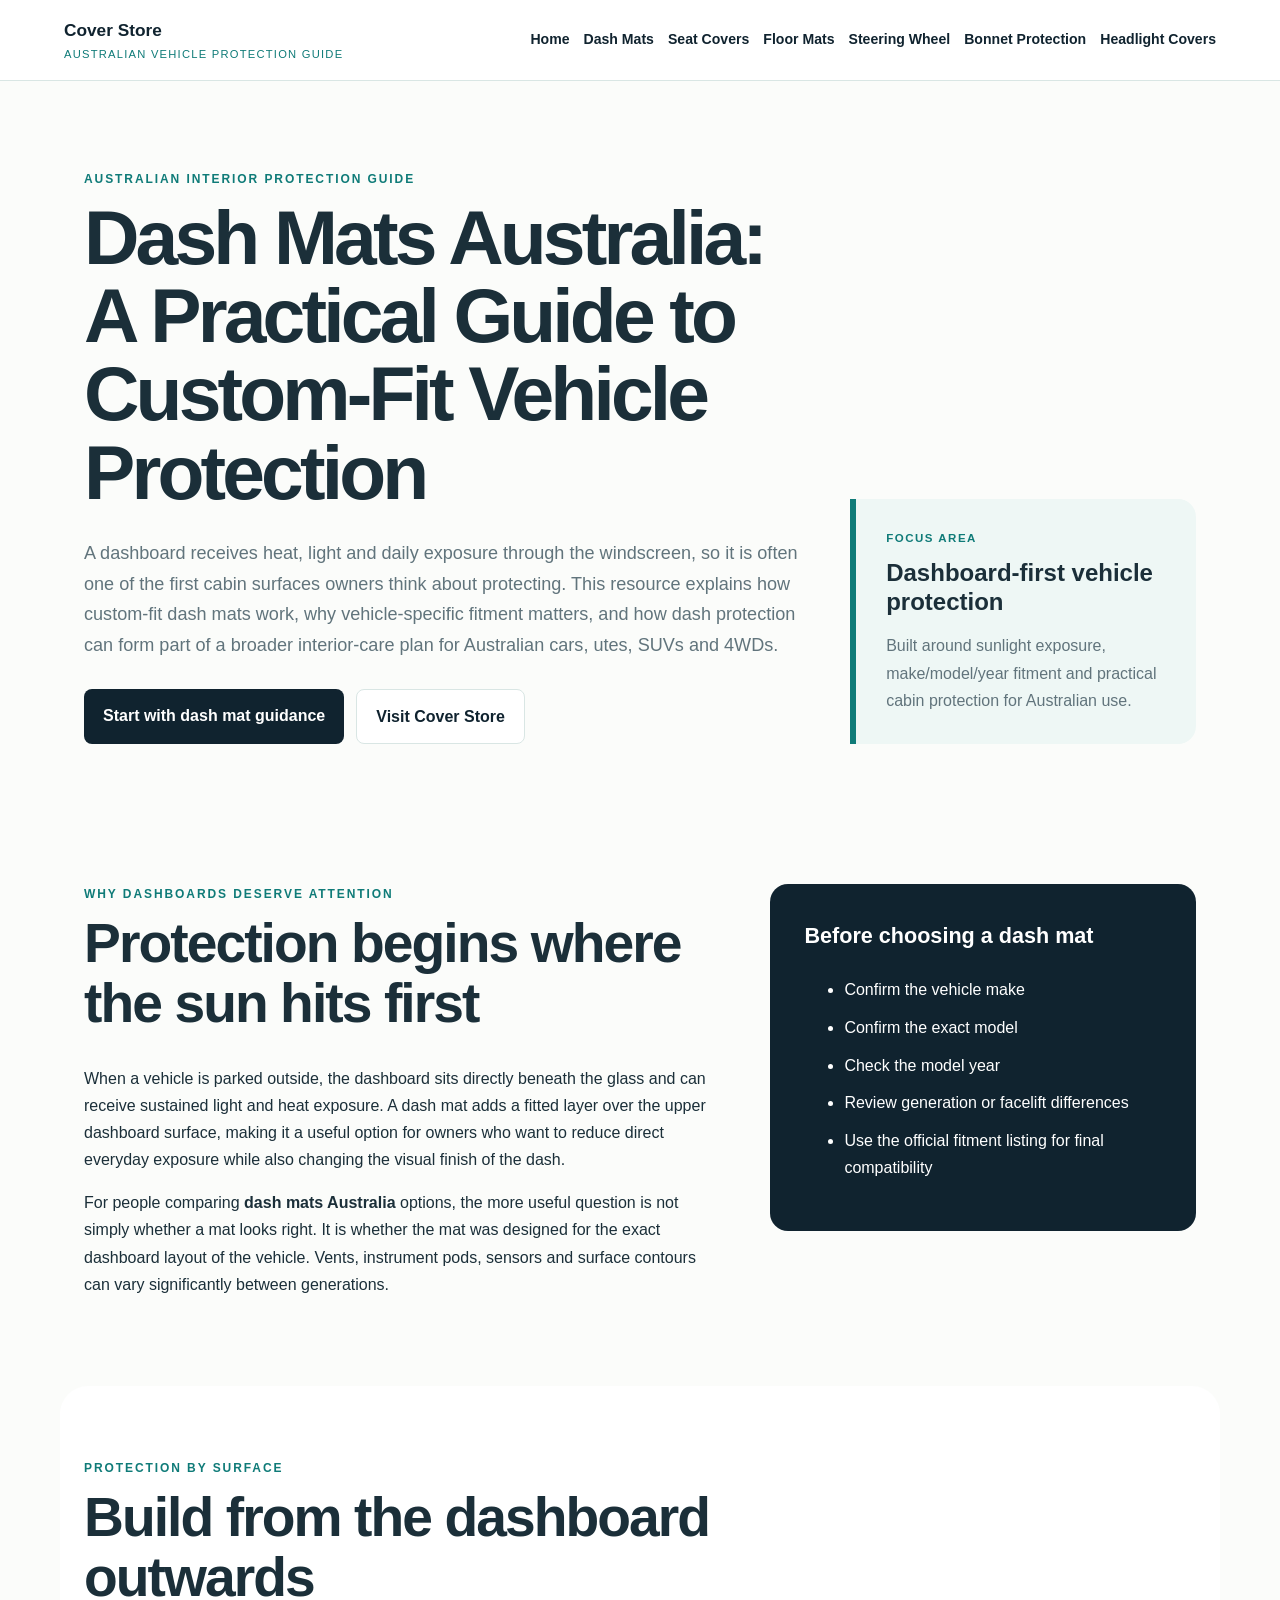
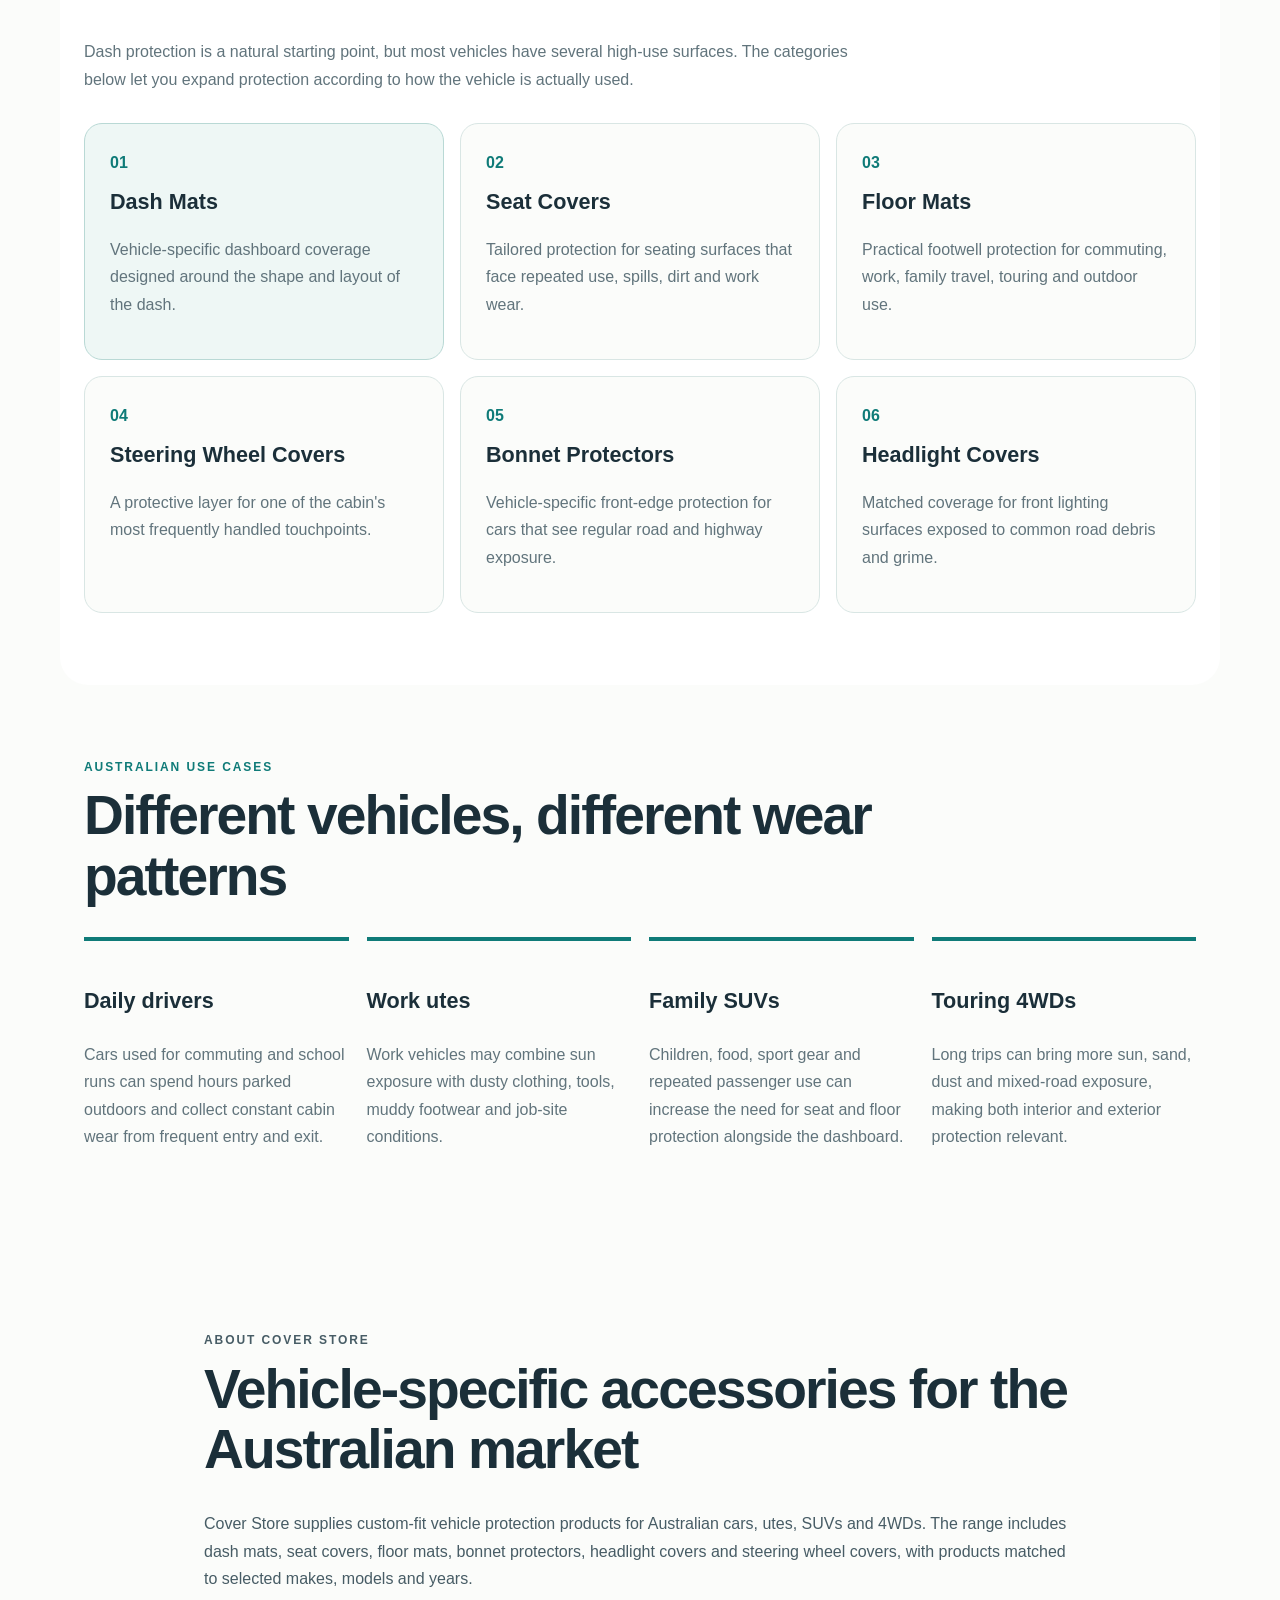
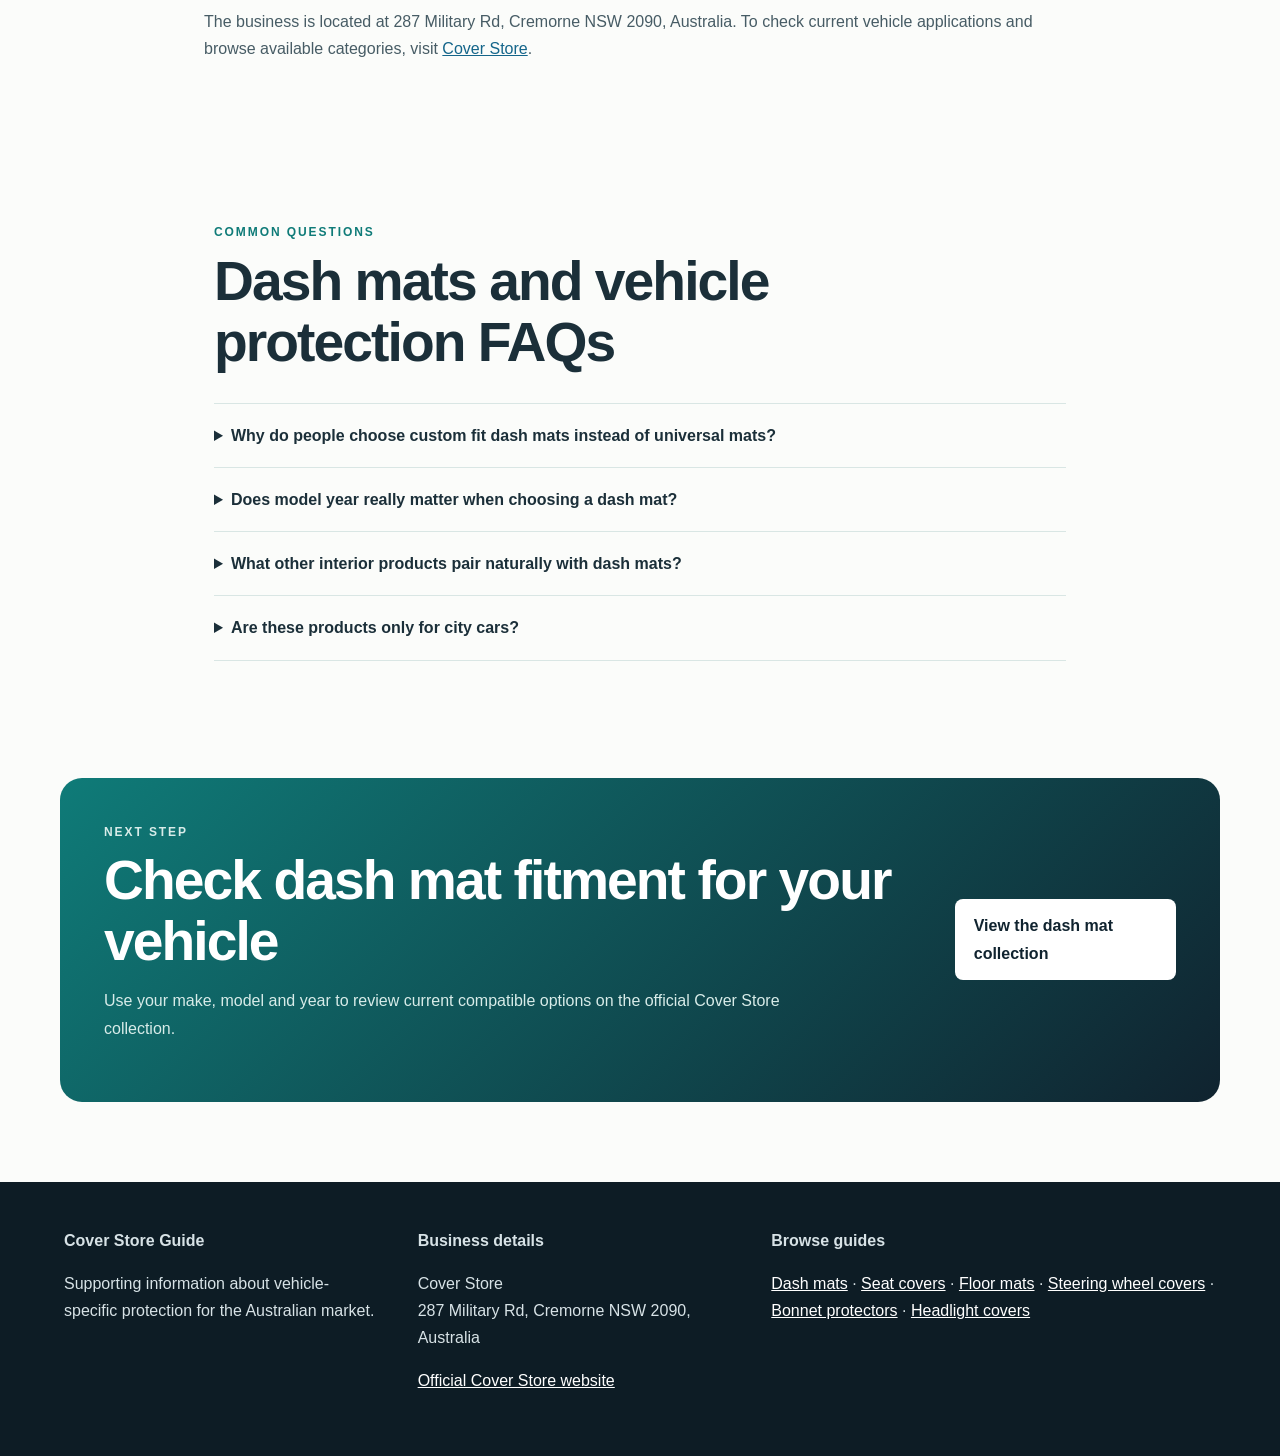
==== index.html @ 58c433d0 "Add files via upload" ====
<!doctype html>
<html lang="en-AU">
<head>
<meta charset="utf-8">
<meta name="viewport" content="width=device-width,initial-scale=1">
<title>Dash Mats Australia & Custom-Fit Vehicle Protection | Cover Store Guide</title>
<meta name="description" content="A practical Australian guide to dash mats, custom-fit dashboard protection and related vehicle accessories for cars, utes, SUVs and 4WDs.">
<link rel="canonical" href="https://coverstore.github.io/dash-mats-Australia/">
<meta property="og:title" content="Dash Mats Australia & Custom-Fit Vehicle Protection | Cover Store Guide">
<meta property="og:description" content="A practical Australian guide to dash mats, custom-fit dashboard protection and related vehicle accessories for cars, utes, SUVs and 4WDs.">
<meta property="og:type" content="website">
<meta property="og:url" content="https://coverstore.github.io/dash-mats-Australia/">
<link rel="stylesheet" href="style.css">
<script type="application/ld+json">[{"@context": "https://schema.org", "@type": "Organization", "name": "Cover Store", "url": "https://coverstore.au/", "address": {"@type": "PostalAddress", "streetAddress": "287 Military Rd", "addressLocality": "Cremorne", "addressRegion": "NSW", "postalCode": "2090", "addressCountry": "AU"}}, {"@context": "https://schema.org", "@type": "WebSite", "name": "Cover Store Vehicle Protection Guide", "url": "https://coverstore.github.io/dash-mats-Australia/"}, {"@context": "https://schema.org", "@type": "WebPage", "name": "Dash Mats Australia & Custom-Fit Vehicle Protection | Cover Store Guide", "url": "https://coverstore.github.io/dash-mats-Australia/", "description": "A practical Australian guide to dash mats, custom-fit dashboard protection and related vehicle accessories for cars, utes, SUVs and 4WDs."}, {"@context": "https://schema.org", "@type": "BreadcrumbList", "itemListElement": [{"@type": "ListItem", "position": 1, "name": "Home", "item": "https://coverstore.github.io/dash-mats-Australia/"}]}]</script>
</head>
<body>
<header class="site-header">
  <div class="brand"><a href="index.html"><strong>Cover Store</strong><span>Australian Vehicle Protection Guide</span></a></div>
  
<nav class="nav" aria-label="Primary navigation">
  <a href="index.html">Home</a>
  <a href="dash-mats.html">Dash Mats</a>
  <a href="seat-covers.html">Seat Covers</a>
  <a href="floor-mats.html">Floor Mats</a>
  <a href="steering-wheel-covers.html">Steering Wheel</a>
  <a href="bonnet-protectors.html">Bonnet Protection</a>
  <a href="headlight-covers.html">Headlight Covers</a>
</nav>

</header>
<main>
<section class="hero hero-home">
  <div class="hero-copy">
    <p class="kicker">Australian interior protection guide</p>
    <h1>Dash Mats Australia: A Practical Guide to Custom-Fit Vehicle Protection</h1>
    <p class="lead">A dashboard receives heat, light and daily exposure through the windscreen, so it is often one of the first cabin surfaces owners think about protecting. This resource explains how custom-fit dash mats work, why vehicle-specific fitment matters, and how dash protection can form part of a broader interior-care plan for Australian cars, utes, SUVs and 4WDs.</p>
    <div class="actions">
      <a class="btn solid" href="dash-mats.html">Start with dash mat guidance</a>
      <a class="btn outline" href="https://coverstore.au/" rel="noopener">Visit Cover Store</a>
    </div>
  </div>
  <aside class="hero-note">
    <span>Focus area</span>
    <strong>Dashboard-first vehicle protection</strong>
    <p>Built around sunlight exposure, make/model/year fitment and practical cabin protection for Australian use.</p>
  </aside>
</section>

<section class="section intro-grid">
  <div>
    <p class="kicker">Why dashboards deserve attention</p>
    <h2>Protection begins where the sun hits first</h2>
    <p>When a vehicle is parked outside, the dashboard sits directly beneath the glass and can receive sustained light and heat exposure. A dash mat adds a fitted layer over the upper dashboard surface, making it a useful option for owners who want to reduce direct everyday exposure while also changing the visual finish of the dash.</p>
    <p>For people comparing <strong>dash mats Australia</strong> options, the more useful question is not simply whether a mat looks right. It is whether the mat was designed for the exact dashboard layout of the vehicle. Vents, instrument pods, sensors and surface contours can vary significantly between generations.</p>
  </div>
  <div class="fact-panel">
    <h3>Before choosing a dash mat</h3>
    <ul>
      <li>Confirm the vehicle make</li>
      <li>Confirm the exact model</li>
      <li>Check the model year</li>
      <li>Review generation or facelift differences</li>
      <li>Use the official fitment listing for final compatibility</li>
    </ul>
  </div>
</section>

<section class="section category-band">
  <div class="section-head">
    <p class="kicker">Protection by surface</p>
    <h2>Build from the dashboard outwards</h2>
    <p>Dash protection is a natural starting point, but most vehicles have several high-use surfaces. The categories below let you expand protection according to how the vehicle is actually used.</p>
  </div>
  <div class="product-grid">
    <a class="product-card featured" href="dash-mats.html"><span>01</span><h3>Dash Mats</h3><p>Vehicle-specific dashboard coverage designed around the shape and layout of the dash.</p></a>
    <a class="product-card" href="seat-covers.html"><span>02</span><h3>Seat Covers</h3><p>Tailored protection for seating surfaces that face repeated use, spills, dirt and work wear.</p></a>
    <a class="product-card" href="floor-mats.html"><span>03</span><h3>Floor Mats</h3><p>Practical footwell protection for commuting, work, family travel, touring and outdoor use.</p></a>
    <a class="product-card" href="steering-wheel-covers.html"><span>04</span><h3>Steering Wheel Covers</h3><p>A protective layer for one of the cabin's most frequently handled touchpoints.</p></a>
    <a class="product-card" href="bonnet-protectors.html"><span>05</span><h3>Bonnet Protectors</h3><p>Vehicle-specific front-edge protection for cars that see regular road and highway exposure.</p></a>
    <a class="product-card" href="headlight-covers.html"><span>06</span><h3>Headlight Covers</h3><p>Matched coverage for front lighting surfaces exposed to common road debris and grime.</p></a>
  </div>
</section>

<section class="section use-cases">
  <div class="section-head">
    <p class="kicker">Australian use cases</p>
    <h2>Different vehicles, different wear patterns</h2>
  </div>
  <div class="use-grid">
    <article><h3>Daily drivers</h3><p>Cars used for commuting and school runs can spend hours parked outdoors and collect constant cabin wear from frequent entry and exit.</p></article>
    <article><h3>Work utes</h3><p>Work vehicles may combine sun exposure with dusty clothing, tools, muddy footwear and job-site conditions.</p></article>
    <article><h3>Family SUVs</h3><p>Children, food, sport gear and repeated passenger use can increase the need for seat and floor protection alongside the dashboard.</p></article>
    <article><h3>Touring 4WDs</h3><p>Long trips can bring more sun, sand, dust and mixed-road exposure, making both interior and exterior protection relevant.</p></article>
  </div>
</section>

<section class="section text-band">
  <p class="kicker">About Cover Store</p>
  <h2>Vehicle-specific accessories for the Australian market</h2>
  <p>Cover Store supplies custom-fit vehicle protection products for Australian cars, utes, SUVs and 4WDs. The range includes dash mats, seat covers, floor mats, bonnet protectors, headlight covers and steering wheel covers, with products matched to selected makes, models and years.</p>
  <p>The business is located at 287 Military Rd, Cremorne NSW 2090, Australia. To check current vehicle applications and browse available categories, visit <a href="https://coverstore.au/" rel="noopener">Cover Store</a>.</p>
</section>

<section class="section faq">
  <div class="section-head"><p class="kicker">Common questions</p><h2>Dash mats and vehicle protection FAQs</h2></div>
  <details><summary>Why do people choose custom fit dash mats instead of universal mats?</summary><p>A custom-fit mat is intended for the layout of a specific dashboard, so it can account for vehicle-specific contours and major openings more closely than a broad universal shape.</p></details>
  <details><summary>Does model year really matter when choosing a dash mat?</summary><p>Yes. A model can change dashboard design during a new generation or facelift, so the same vehicle name may use different dash layouts across different years.</p></details>
  <details><summary>What other interior products pair naturally with dash mats?</summary><p>Seat covers, floor mats and steering wheel covers complement dashboard protection because they cover other high-contact or high-wear areas of the cabin.</p></details>
  <details><summary>Are these products only for city cars?</summary><p>No. The range is relevant to compatible cars, utes, SUVs and 4WDs used for commuting, work, family travel or touring.</p></details>
</section>

<section class="cta">
  <div><p class="kicker light-kicker">Next step</p><h2>Check dash mat fitment for your vehicle</h2><p>Use your make, model and year to review current compatible options on the official Cover Store collection.</p></div>
  <a class="btn pale" href="https://coverstore.au/collections/dash-mats" rel="noopener">View the dash mat collection</a>
</section>
</main>
<footer>
  <section><strong>Cover Store Guide</strong><p>Supporting information about vehicle-specific protection for the Australian market.</p></section>
  <section><strong>Business details</strong><p>Cover Store<br>287 Military Rd, Cremorne NSW 2090, Australia</p><p><a href="https://coverstore.au/" rel="noopener">Official Cover Store website</a></p></section>
  <section><strong>Browse guides</strong><p><a href="dash-mats.html">Dash mats</a> · <a href="seat-covers.html">Seat covers</a> · <a href="floor-mats.html">Floor mats</a> · <a href="steering-wheel-covers.html">Steering wheel covers</a> · <a href="bonnet-protectors.html">Bonnet protectors</a> · <a href="headlight-covers.html">Headlight covers</a></p></section>
</footer>
</body>
</html>
---- style.css ----
:root{--navy:#10232f;--blue:#14658a;--teal:#0f7b78;--pale:#eef7f5;--paper:#fbfcfa;--line:#d9e6e4;--text:#1b2f39;--muted:#61747c;--white:#fff}
*{box-sizing:border-box}html{scroll-behavior:smooth}body{margin:0;font-family:Arial,Helvetica,sans-serif;background:var(--paper);color:var(--text);line-height:1.7}
a{color:var(--blue)}.site-header{background:var(--white);border-bottom:1px solid var(--line);padding:16px 5%;display:flex;gap:30px;align-items:center;justify-content:space-between;position:sticky;top:0;z-index:50}
.brand a{text-decoration:none;color:var(--navy);display:flex;flex-direction:column}.brand strong{font-size:1.08rem}.brand span{font-size:.7rem;letter-spacing:.11em;text-transform:uppercase;color:var(--teal)}
.nav{display:flex;flex-wrap:wrap;gap:14px}.nav a{text-decoration:none;font-weight:700;font-size:.88rem;color:var(--navy)}.nav a:hover{color:var(--teal)}
.hero,.section,.cta{max-width:1160px;margin:auto}.hero{padding:88px 24px 68px;display:grid;grid-template-columns:1.35fr .65fr;gap:48px;align-items:end}.hero-home{min-height:650px}
.kicker{text-transform:uppercase;letter-spacing:.16em;font-size:.75rem;font-weight:800;color:var(--teal);margin:0 0 8px}.hero h1{font-size:clamp(2.7rem,6vw,5.3rem);line-height:1.02;letter-spacing:-.05em;margin:.1em 0 .35em;max-width:900px}.lead{font-size:1.13rem;color:var(--muted);max-width:820px}
.actions{display:flex;gap:12px;flex-wrap:wrap;margin-top:28px}.btn{display:inline-block;border-radius:8px;padding:13px 19px;text-decoration:none;font-weight:800}.solid{background:var(--navy);color:#fff}.outline{border:1px solid var(--line);background:#fff;color:var(--navy)}.pale{background:#fff;color:var(--navy)}
.hero-note{border-left:6px solid var(--teal);background:var(--pale);padding:30px;border-radius:0 18px 18px 0}.hero-note span{display:block;text-transform:uppercase;letter-spacing:.13em;font-size:.72rem;color:var(--teal);font-weight:800}.hero-note strong{display:block;font-size:1.5rem;line-height:1.2;margin:.45em 0}.hero-note p{color:var(--muted);margin-bottom:0}
.section{padding:72px 24px}.intro-grid{display:grid;grid-template-columns:1.2fr .8fr;gap:48px;align-items:start}.section h2,.cta h2{font-size:clamp(2rem,4.4vw,3.45rem);line-height:1.1;letter-spacing:-.035em;margin:.15em 0 .55em}.section h3{font-size:1.35rem}.fact-panel{background:var(--navy);color:#fff;padding:34px;border-radius:18px}.fact-panel h3{margin-top:0}.fact-panel li{margin:.65em 0}
.category-band{background:#fff;border-radius:28px}.section-head{max-width:800px}.section-head>p:last-child{color:var(--muted)}.product-grid{display:grid;grid-template-columns:repeat(3,1fr);gap:16px;margin-top:30px}.product-card{display:block;background:var(--paper);border:1px solid var(--line);border-radius:18px;padding:25px;text-decoration:none;color:var(--text);min-height:210px}.product-card span{font-weight:900;color:var(--teal)}.product-card h3{margin:.35em 0}.product-card p{color:var(--muted)}.product-card.featured{background:var(--pale);border-color:#b9d9d5}
.use-grid{display:grid;grid-template-columns:repeat(4,1fr);gap:18px}.use-grid article{border-top:4px solid var(--teal);padding:20px 0}.use-grid p{color:var(--muted)}.text-band{max-width:920px}.text-band p,.article p,.article li{color:#475c65}.article{max-width:900px}.article h2{margin-top:1.55em;font-size:2.1rem}.article ul{padding-left:1.2em}.page-hero{padding-bottom:45px}
.faq{max-width:900px}.faq details{border-bottom:1px solid var(--line);padding:18px 0}.faq details:first-of-type{border-top:1px solid var(--line)}.faq summary{cursor:pointer;font-weight:800}.faq details p{color:var(--muted)}
.cta{margin:45px auto 80px;background:linear-gradient(135deg,var(--teal),var(--navy));color:#fff;padding:44px;border-radius:22px;display:flex;align-items:center;justify-content:space-between;gap:34px}.cta h2{margin:.1em 0}.cta p{color:#d8ece9;max-width:700px}.light-kicker{color:#c7eee8}
footer{background:#0d1c25;color:#d7e2e6;padding:45px 5%;display:grid;grid-template-columns:1fr 1fr 1.4fr;gap:36px}footer a{color:#fff}
@media(max-width:900px){.site-header{align-items:flex-start;flex-direction:column}.hero,.intro-grid{grid-template-columns:1fr}.hero-home{min-height:auto}.product-grid{grid-template-columns:1fr 1fr}.use-grid{grid-template-columns:1fr 1fr}.cta{margin-left:18px;margin-right:18px;flex-direction:column;align-items:flex-start}footer{grid-template-columns:1fr}}
@media(max-width:620px){.nav{display:none}.hero,.section{padding-left:18px;padding-right:18px}.hero h1{font-size:2.7rem}.product-grid,.use-grid{grid-template-columns:1fr}.category-band{border-radius:0}.cta{padding:30px}}
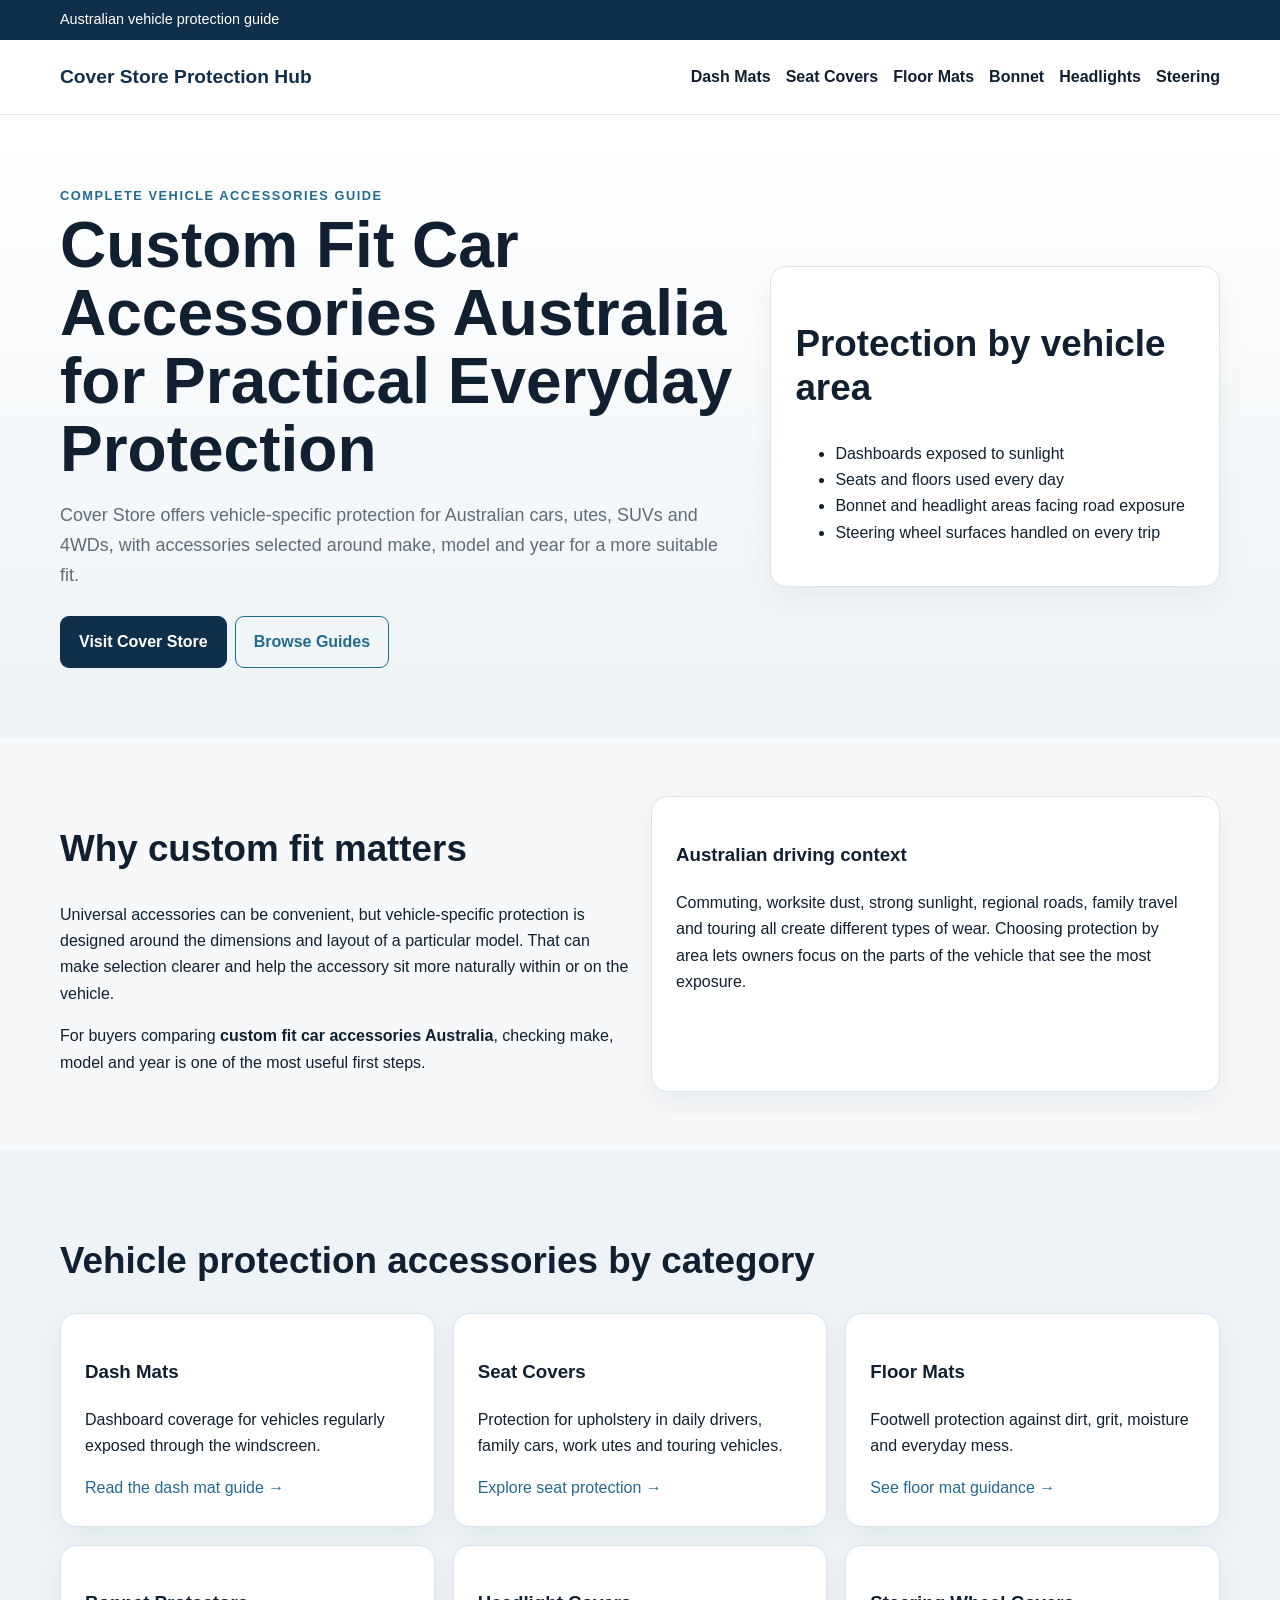
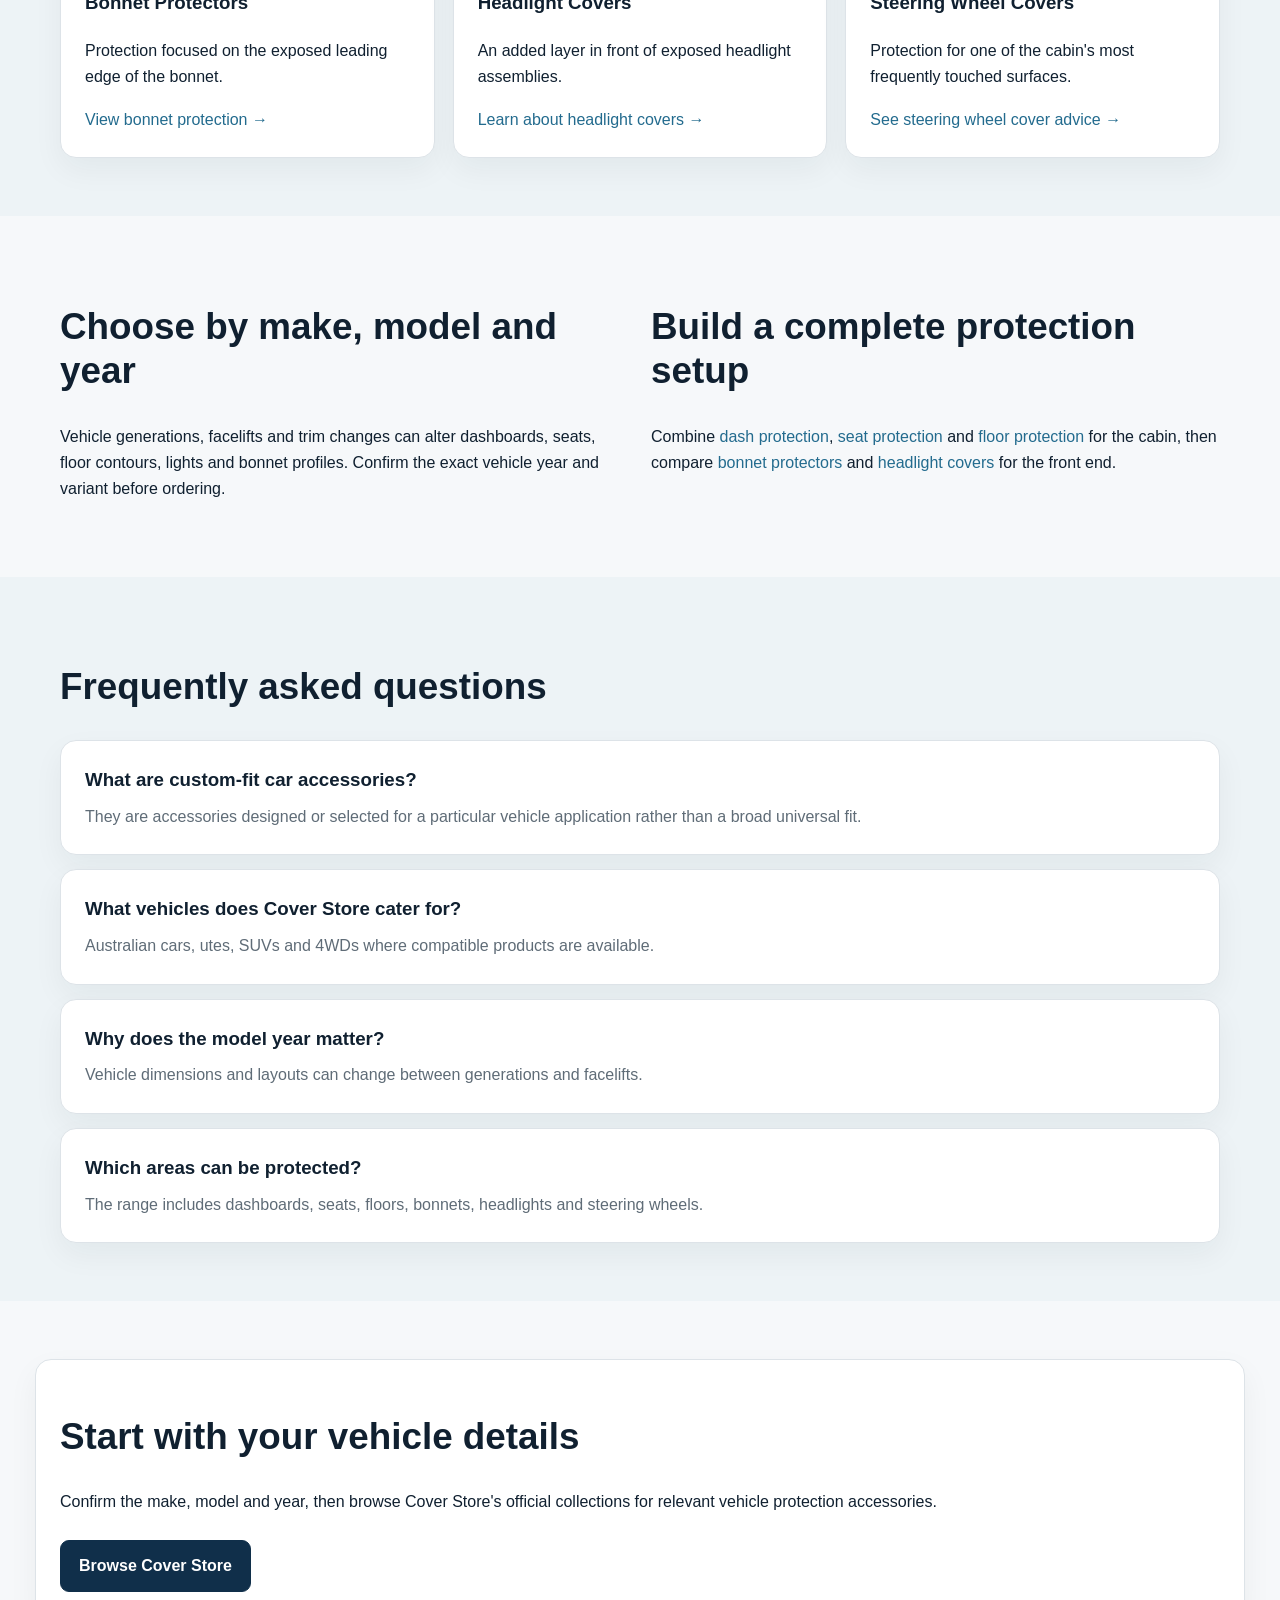
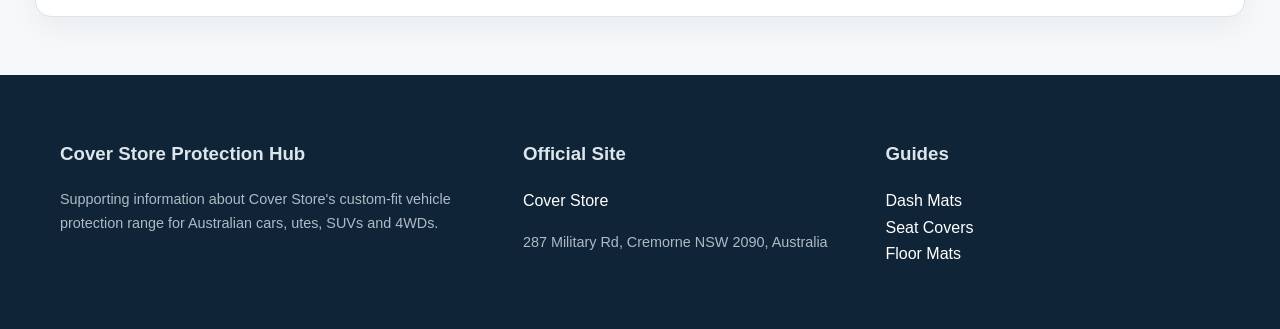
==== commit 158ae93f: "Add files via upload" ====
--- a/index.html
+++ b/index.html
@@ -1,123 +1,14 @@
-<!doctype html>
-<html lang="en-AU">
-<head>
-<meta charset="utf-8">
-<meta name="viewport" content="width=device-width,initial-scale=1">
-<title>Dash Mats Australia & Custom-Fit Vehicle Protection | Cover Store Guide</title>
-<meta name="description" content="A practical Australian guide to dash mats, custom-fit dashboard protection and related vehicle accessories for cars, utes, SUVs and 4WDs.">
-<link rel="canonical" href="https://coverstore.github.io/dash-mats-Australia/">
-<meta property="og:title" content="Dash Mats Australia & Custom-Fit Vehicle Protection | Cover Store Guide">
-<meta property="og:description" content="A practical Australian guide to dash mats, custom-fit dashboard protection and related vehicle accessories for cars, utes, SUVs and 4WDs.">
-<meta property="og:type" content="website">
-<meta property="og:url" content="https://coverstore.github.io/dash-mats-Australia/">
-<link rel="stylesheet" href="style.css">
-<script type="application/ld+json">[{"@context": "https://schema.org", "@type": "Organization", "name": "Cover Store", "url": "https://coverstore.au/", "address": {"@type": "PostalAddress", "streetAddress": "287 Military Rd", "addressLocality": "Cremorne", "addressRegion": "NSW", "postalCode": "2090", "addressCountry": "AU"}}, {"@context": "https://schema.org", "@type": "WebSite", "name": "Cover Store Vehicle Protection Guide", "url": "https://coverstore.github.io/dash-mats-Australia/"}, {"@context": "https://schema.org", "@type": "WebPage", "name": "Dash Mats Australia & Custom-Fit Vehicle Protection | Cover Store Guide", "url": "https://coverstore.github.io/dash-mats-Australia/", "description": "A practical Australian guide to dash mats, custom-fit dashboard protection and related vehicle accessories for cars, utes, SUVs and 4WDs."}, {"@context": "https://schema.org", "@type": "BreadcrumbList", "itemListElement": [{"@type": "ListItem", "position": 1, "name": "Home", "item": "https://coverstore.github.io/dash-mats-Australia/"}]}]</script>
-</head>
-<body>
-<header class="site-header">
-  <div class="brand"><a href="index.html"><strong>Cover Store</strong><span>Australian Vehicle Protection Guide</span></a></div>
-  
-<nav class="nav" aria-label="Primary navigation">
-  <a href="index.html">Home</a>
-  <a href="dash-mats.html">Dash Mats</a>
-  <a href="seat-covers.html">Seat Covers</a>
-  <a href="floor-mats.html">Floor Mats</a>
-  <a href="steering-wheel-covers.html">Steering Wheel</a>
-  <a href="bonnet-protectors.html">Bonnet Protection</a>
-  <a href="headlight-covers.html">Headlight Covers</a>
-</nav>
-
-</header>
-<main>
-<section class="hero hero-home">
-  <div class="hero-copy">
-    <p class="kicker">Australian interior protection guide</p>
-    <h1>Dash Mats Australia: A Practical Guide to Custom-Fit Vehicle Protection</h1>
-    <p class="lead">A dashboard receives heat, light and daily exposure through the windscreen, so it is often one of the first cabin surfaces owners think about protecting. This resource explains how custom-fit dash mats work, why vehicle-specific fitment matters, and how dash protection can form part of a broader interior-care plan for Australian cars, utes, SUVs and 4WDs.</p>
-    <div class="actions">
-      <a class="btn solid" href="dash-mats.html">Start with dash mat guidance</a>
-      <a class="btn outline" href="https://coverstore.au/" rel="noopener">Visit Cover Store</a>
-    </div>
-  </div>
-  <aside class="hero-note">
-    <span>Focus area</span>
-    <strong>Dashboard-first vehicle protection</strong>
-    <p>Built around sunlight exposure, make/model/year fitment and practical cabin protection for Australian use.</p>
-  </aside>
-</section>
-
-<section class="section intro-grid">
-  <div>
-    <p class="kicker">Why dashboards deserve attention</p>
-    <h2>Protection begins where the sun hits first</h2>
-    <p>When a vehicle is parked outside, the dashboard sits directly beneath the glass and can receive sustained light and heat exposure. A dash mat adds a fitted layer over the upper dashboard surface, making it a useful option for owners who want to reduce direct everyday exposure while also changing the visual finish of the dash.</p>
-    <p>For people comparing <strong>dash mats Australia</strong> options, the more useful question is not simply whether a mat looks right. It is whether the mat was designed for the exact dashboard layout of the vehicle. Vents, instrument pods, sensors and surface contours can vary significantly between generations.</p>
-  </div>
-  <div class="fact-panel">
-    <h3>Before choosing a dash mat</h3>
-    <ul>
-      <li>Confirm the vehicle make</li>
-      <li>Confirm the exact model</li>
-      <li>Check the model year</li>
-      <li>Review generation or facelift differences</li>
-      <li>Use the official fitment listing for final compatibility</li>
-    </ul>
-  </div>
-</section>
-
-<section class="section category-band">
-  <div class="section-head">
-    <p class="kicker">Protection by surface</p>
-    <h2>Build from the dashboard outwards</h2>
-    <p>Dash protection is a natural starting point, but most vehicles have several high-use surfaces. The categories below let you expand protection according to how the vehicle is actually used.</p>
-  </div>
-  <div class="product-grid">
-    <a class="product-card featured" href="dash-mats.html"><span>01</span><h3>Dash Mats</h3><p>Vehicle-specific dashboard coverage designed around the shape and layout of the dash.</p></a>
-    <a class="product-card" href="seat-covers.html"><span>02</span><h3>Seat Covers</h3><p>Tailored protection for seating surfaces that face repeated use, spills, dirt and work wear.</p></a>
-    <a class="product-card" href="floor-mats.html"><span>03</span><h3>Floor Mats</h3><p>Practical footwell protection for commuting, work, family travel, touring and outdoor use.</p></a>
-    <a class="product-card" href="steering-wheel-covers.html"><span>04</span><h3>Steering Wheel Covers</h3><p>A protective layer for one of the cabin's most frequently handled touchpoints.</p></a>
-    <a class="product-card" href="bonnet-protectors.html"><span>05</span><h3>Bonnet Protectors</h3><p>Vehicle-specific front-edge protection for cars that see regular road and highway exposure.</p></a>
-    <a class="product-card" href="headlight-covers.html"><span>06</span><h3>Headlight Covers</h3><p>Matched coverage for front lighting surfaces exposed to common road debris and grime.</p></a>
-  </div>
-</section>
-
-<section class="section use-cases">
-  <div class="section-head">
-    <p class="kicker">Australian use cases</p>
-    <h2>Different vehicles, different wear patterns</h2>
-  </div>
-  <div class="use-grid">
-    <article><h3>Daily drivers</h3><p>Cars used for commuting and school runs can spend hours parked outdoors and collect constant cabin wear from frequent entry and exit.</p></article>
-    <article><h3>Work utes</h3><p>Work vehicles may combine sun exposure with dusty clothing, tools, muddy footwear and job-site conditions.</p></article>
-    <article><h3>Family SUVs</h3><p>Children, food, sport gear and repeated passenger use can increase the need for seat and floor protection alongside the dashboard.</p></article>
-    <article><h3>Touring 4WDs</h3><p>Long trips can bring more sun, sand, dust and mixed-road exposure, making both interior and exterior protection relevant.</p></article>
-  </div>
-</section>
-
-<section class="section text-band">
-  <p class="kicker">About Cover Store</p>
-  <h2>Vehicle-specific accessories for the Australian market</h2>
-  <p>Cover Store supplies custom-fit vehicle protection products for Australian cars, utes, SUVs and 4WDs. The range includes dash mats, seat covers, floor mats, bonnet protectors, headlight covers and steering wheel covers, with products matched to selected makes, models and years.</p>
-  <p>The business is located at 287 Military Rd, Cremorne NSW 2090, Australia. To check current vehicle applications and browse available categories, visit <a href="https://coverstore.au/" rel="noopener">Cover Store</a>.</p>
-</section>
-
-<section class="section faq">
-  <div class="section-head"><p class="kicker">Common questions</p><h2>Dash mats and vehicle protection FAQs</h2></div>
-  <details><summary>Why do people choose custom fit dash mats instead of universal mats?</summary><p>A custom-fit mat is intended for the layout of a specific dashboard, so it can account for vehicle-specific contours and major openings more closely than a broad universal shape.</p></details>
-  <details><summary>Does model year really matter when choosing a dash mat?</summary><p>Yes. A model can change dashboard design during a new generation or facelift, so the same vehicle name may use different dash layouts across different years.</p></details>
-  <details><summary>What other interior products pair naturally with dash mats?</summary><p>Seat covers, floor mats and steering wheel covers complement dashboard protection because they cover other high-contact or high-wear areas of the cabin.</p></details>
-  <details><summary>Are these products only for city cars?</summary><p>No. The range is relevant to compatible cars, utes, SUVs and 4WDs used for commuting, work, family travel or touring.</p></details>
-</section>
-
-<section class="cta">
-  <div><p class="kicker light-kicker">Next step</p><h2>Check dash mat fitment for your vehicle</h2><p>Use your make, model and year to review current compatible options on the official Cover Store collection.</p></div>
-  <a class="btn pale" href="https://coverstore.au/collections/dash-mats" rel="noopener">View the dash mat collection</a>
-</section>
-</main>
-<footer>
-  <section><strong>Cover Store Guide</strong><p>Supporting information about vehicle-specific protection for the Australian market.</p></section>
-  <section><strong>Business details</strong><p>Cover Store<br>287 Military Rd, Cremorne NSW 2090, Australia</p><p><a href="https://coverstore.au/" rel="noopener">Official Cover Store website</a></p></section>
-  <section><strong>Browse guides</strong><p><a href="dash-mats.html">Dash mats</a> · <a href="seat-covers.html">Seat covers</a> · <a href="floor-mats.html">Floor mats</a> · <a href="steering-wheel-covers.html">Steering wheel covers</a> · <a href="bonnet-protectors.html">Bonnet protectors</a> · <a href="headlight-covers.html">Headlight covers</a></p></section>
-</footer>
-</body>
-</html>+<!doctype html><html lang="en-AU"><head><meta charset="utf-8"><meta name="viewport" content="width=device-width,initial-scale=1"><title>Custom Fit Car Accessories Australia | Vehicle Protection Guide</title><meta name="description" content="Explore custom-fit car accessories in Australia for dashboards, seats, floors, bonnets, headlights and steering wheels, matched by vehicle make, model and year."><link rel="canonical" href="https://coverstore.github.io/Cover-Store/"><meta property="og:type" content="website"><meta property="og:title" content="Custom Fit Car Accessories Australia | Vehicle Protection Guide"><meta property="og:description" content="Explore custom-fit car accessories in Australia for dashboards, seats, floors, bonnets, headlights and steering wheels, matched by vehicle make, model and year."><meta property="og:url" content="https://coverstore.github.io/Cover-Store/"><link rel="stylesheet" href="style.css"><script type="application/ld+json">{"@context": "https://schema.org", "@graph": [{"@type": "Organization", "name": "Cover Store", "url": "https://coverstore.au/", "address": {"@type": "PostalAddress", "streetAddress": "287 Military Rd", "addressLocality": "Cremorne", "addressRegion": "NSW", "postalCode": "2090", "addressCountry": "AU"}}, {"@type": "WebSite", "name": "Cover Store Protection Hub", "url": "https://coverstore.github.io/Cover-Store/"}, {"@type": "WebPage", "name": "Custom Fit Car Accessories Australia | Vehicle Protection Guide", "url": "https://coverstore.github.io/Cover-Store/"}]}</script></head><body><div class="topbar"><div class="wrap">Australian vehicle protection guide</div></div>
+<header class="header"><div class="wrap header-inner"><a class="logo" href="index.html">Cover Store Protection Hub</a><nav class="nav"><a href="dash-mats.html">Dash Mats</a><a href="seat-covers.html">Seat Covers</a><a href="floor-mats.html">Floor Mats</a><a href="bonnet-protectors.html">Bonnet</a><a href="headlight-covers.html">Headlights</a><a href="steering-wheel-covers.html">Steering</a></nav></div></header><main><section class="hero"><div class="wrap hero-grid"><div><div class="eyebrow">Complete Vehicle Accessories Guide</div><h1>Custom Fit Car Accessories Australia for Practical Everyday Protection</h1><p class="lead">Cover Store offers vehicle-specific protection for Australian cars, utes, SUVs and 4WDs, with accessories selected around make, model and year for a more suitable fit.</p><a class="btn primary" href="https://coverstore.au/">Visit Cover Store</a><a class="btn" href="#range">Browse Guides</a></div><aside class="panel"><h2>Protection by vehicle area</h2><ul><li>Dashboards exposed to sunlight</li><li>Seats and floors used every day</li><li>Bonnet and headlight areas facing road exposure</li><li>Steering wheel surfaces handled on every trip</li></ul></aside></div></section>
+<section><div class="wrap grid-2"><div><h2>Why custom fit matters</h2><p>Universal accessories can be convenient, but vehicle-specific protection is designed around the dimensions and layout of a particular model. That can make selection clearer and help the accessory sit more naturally within or on the vehicle.</p><p>For buyers comparing <strong>custom fit car accessories Australia</strong>, checking make, model and year is one of the most useful first steps.</p></div><div class="panel"><h3>Australian driving context</h3><p>Commuting, worksite dust, strong sunlight, regional roads, family travel and touring all create different types of wear. Choosing protection by area lets owners focus on the parts of the vehicle that see the most exposure.</p></div></div></section>
+<section id="range" class="alt"><div class="wrap"><h2>Vehicle protection accessories by category</h2><div class="grid-3">
+<article class="card"><h3>Dash Mats</h3><p>Dashboard coverage for vehicles regularly exposed through the windscreen.</p><a href="dash-mats.html">Read the dash mat guide →</a></article>
+<article class="card"><h3>Seat Covers</h3><p>Protection for upholstery in daily drivers, family cars, work utes and touring vehicles.</p><a href="seat-covers.html">Explore seat protection →</a></article>
+<article class="card"><h3>Floor Mats</h3><p>Footwell protection against dirt, grit, moisture and everyday mess.</p><a href="floor-mats.html">See floor mat guidance →</a></article>
+<article class="card"><h3>Bonnet Protectors</h3><p>Protection focused on the exposed leading edge of the bonnet.</p><a href="bonnet-protectors.html">View bonnet protection →</a></article>
+<article class="card"><h3>Headlight Covers</h3><p>An added layer in front of exposed headlight assemblies.</p><a href="headlight-covers.html">Learn about headlight covers →</a></article>
+<article class="card"><h3>Steering Wheel Covers</h3><p>Protection for one of the cabin's most frequently touched surfaces.</p><a href="steering-wheel-covers.html">See steering wheel cover advice →</a></article>
+</div></div></section>
+<section><div class="wrap grid-2"><div><h2>Choose by make, model and year</h2><p>Vehicle generations, facelifts and trim changes can alter dashboards, seats, floor contours, lights and bonnet profiles. Confirm the exact vehicle year and variant before ordering.</p></div><div><h2>Build a complete protection setup</h2><p>Combine <a href="dash-mats.html">dash protection</a>, <a href="seat-covers.html">seat protection</a> and <a href="floor-mats.html">floor protection</a> for the cabin, then compare <a href="bonnet-protectors.html">bonnet protectors</a> and <a href="headlight-covers.html">headlight covers</a> for the front end.</p></div></div></section>
+<section class="alt"><div class="wrap"><h2>Frequently asked questions</h2><div class="faq"><div class="faq-item"><h3>What are custom-fit car accessories?</h3><p>They are accessories designed or selected for a particular vehicle application rather than a broad universal fit.</p></div><div class="faq-item"><h3>What vehicles does Cover Store cater for?</h3><p>Australian cars, utes, SUVs and 4WDs where compatible products are available.</p></div><div class="faq-item"><h3>Why does the model year matter?</h3><p>Vehicle dimensions and layouts can change between generations and facelifts.</p></div><div class="faq-item"><h3>Which areas can be protected?</h3><p>The range includes dashboards, seats, floors, bonnets, headlights and steering wheels.</p></div></div></div></section>
+<section><div class="wrap cta"><h2>Start with your vehicle details</h2><p>Confirm the make, model and year, then browse Cover Store's official collections for relevant vehicle protection accessories.</p><a class="btn primary" href="https://coverstore.au/">Browse Cover Store</a></div></section></main><footer class="footer"><div class="wrap footer-grid"><div><h3>Cover Store Protection Hub</h3><p class="small">Supporting information about Cover Store's custom-fit vehicle protection range for Australian cars, utes, SUVs and 4WDs.</p></div><div><h3>Official Site</h3><p><a href="https://coverstore.au/">Cover Store</a></p><p class="small">287 Military Rd, Cremorne NSW 2090, Australia</p></div><div><h3>Guides</h3><p><a href="dash-mats.html">Dash Mats</a><br><a href="seat-covers.html">Seat Covers</a><br><a href="floor-mats.html">Floor Mats</a></p></div></div></footer></body></html>
--- a/style.css
+++ b/style.css
@@ -1,18 +1 @@
-
-:root{--navy:#10232f;--blue:#14658a;--teal:#0f7b78;--pale:#eef7f5;--paper:#fbfcfa;--line:#d9e6e4;--text:#1b2f39;--muted:#61747c;--white:#fff}
-*{box-sizing:border-box}html{scroll-behavior:smooth}body{margin:0;font-family:Arial,Helvetica,sans-serif;background:var(--paper);color:var(--text);line-height:1.7}
-a{color:var(--blue)}.site-header{background:var(--white);border-bottom:1px solid var(--line);padding:16px 5%;display:flex;gap:30px;align-items:center;justify-content:space-between;position:sticky;top:0;z-index:50}
-.brand a{text-decoration:none;color:var(--navy);display:flex;flex-direction:column}.brand strong{font-size:1.08rem}.brand span{font-size:.7rem;letter-spacing:.11em;text-transform:uppercase;color:var(--teal)}
-.nav{display:flex;flex-wrap:wrap;gap:14px}.nav a{text-decoration:none;font-weight:700;font-size:.88rem;color:var(--navy)}.nav a:hover{color:var(--teal)}
-.hero,.section,.cta{max-width:1160px;margin:auto}.hero{padding:88px 24px 68px;display:grid;grid-template-columns:1.35fr .65fr;gap:48px;align-items:end}.hero-home{min-height:650px}
-.kicker{text-transform:uppercase;letter-spacing:.16em;font-size:.75rem;font-weight:800;color:var(--teal);margin:0 0 8px}.hero h1{font-size:clamp(2.7rem,6vw,5.3rem);line-height:1.02;letter-spacing:-.05em;margin:.1em 0 .35em;max-width:900px}.lead{font-size:1.13rem;color:var(--muted);max-width:820px}
-.actions{display:flex;gap:12px;flex-wrap:wrap;margin-top:28px}.btn{display:inline-block;border-radius:8px;padding:13px 19px;text-decoration:none;font-weight:800}.solid{background:var(--navy);color:#fff}.outline{border:1px solid var(--line);background:#fff;color:var(--navy)}.pale{background:#fff;color:var(--navy)}
-.hero-note{border-left:6px solid var(--teal);background:var(--pale);padding:30px;border-radius:0 18px 18px 0}.hero-note span{display:block;text-transform:uppercase;letter-spacing:.13em;font-size:.72rem;color:var(--teal);font-weight:800}.hero-note strong{display:block;font-size:1.5rem;line-height:1.2;margin:.45em 0}.hero-note p{color:var(--muted);margin-bottom:0}
-.section{padding:72px 24px}.intro-grid{display:grid;grid-template-columns:1.2fr .8fr;gap:48px;align-items:start}.section h2,.cta h2{font-size:clamp(2rem,4.4vw,3.45rem);line-height:1.1;letter-spacing:-.035em;margin:.15em 0 .55em}.section h3{font-size:1.35rem}.fact-panel{background:var(--navy);color:#fff;padding:34px;border-radius:18px}.fact-panel h3{margin-top:0}.fact-panel li{margin:.65em 0}
-.category-band{background:#fff;border-radius:28px}.section-head{max-width:800px}.section-head>p:last-child{color:var(--muted)}.product-grid{display:grid;grid-template-columns:repeat(3,1fr);gap:16px;margin-top:30px}.product-card{display:block;background:var(--paper);border:1px solid var(--line);border-radius:18px;padding:25px;text-decoration:none;color:var(--text);min-height:210px}.product-card span{font-weight:900;color:var(--teal)}.product-card h3{margin:.35em 0}.product-card p{color:var(--muted)}.product-card.featured{background:var(--pale);border-color:#b9d9d5}
-.use-grid{display:grid;grid-template-columns:repeat(4,1fr);gap:18px}.use-grid article{border-top:4px solid var(--teal);padding:20px 0}.use-grid p{color:var(--muted)}.text-band{max-width:920px}.text-band p,.article p,.article li{color:#475c65}.article{max-width:900px}.article h2{margin-top:1.55em;font-size:2.1rem}.article ul{padding-left:1.2em}.page-hero{padding-bottom:45px}
-.faq{max-width:900px}.faq details{border-bottom:1px solid var(--line);padding:18px 0}.faq details:first-of-type{border-top:1px solid var(--line)}.faq summary{cursor:pointer;font-weight:800}.faq details p{color:var(--muted)}
-.cta{margin:45px auto 80px;background:linear-gradient(135deg,var(--teal),var(--navy));color:#fff;padding:44px;border-radius:22px;display:flex;align-items:center;justify-content:space-between;gap:34px}.cta h2{margin:.1em 0}.cta p{color:#d8ece9;max-width:700px}.light-kicker{color:#c7eee8}
-footer{background:#0d1c25;color:#d7e2e6;padding:45px 5%;display:grid;grid-template-columns:1fr 1fr 1.4fr;gap:36px}footer a{color:#fff}
-@media(max-width:900px){.site-header{align-items:flex-start;flex-direction:column}.hero,.intro-grid{grid-template-columns:1fr}.hero-home{min-height:auto}.product-grid{grid-template-columns:1fr 1fr}.use-grid{grid-template-columns:1fr 1fr}.cta{margin-left:18px;margin-right:18px;flex-direction:column;align-items:flex-start}footer{grid-template-columns:1fr}}
-@media(max-width:620px){.nav{display:none}.hero,.section{padding-left:18px;padding-right:18px}.hero h1{font-size:2.7rem}.product-grid,.use-grid{grid-template-columns:1fr}.category-band{border-radius:0}.cta{padding:30px}}
+body{margin:0;font-family:Arial,Helvetica,sans-serif;background:#f6f8fa;color:#102030;line-height:1.65}a{color:#236b8e;text-decoration:none}a:hover{text-decoration:underline}.wrap{width:min(92%,1160px);margin:auto}.topbar{background:#102f4a;color:#fff;padding:8px 0;font-size:.9rem}.header{background:#fff;border-bottom:1px solid #dfe5ea}.header-inner{min-height:74px;display:flex;align-items:center;justify-content:space-between;gap:22px}.logo{font-size:1.2rem;font-weight:800;color:#102f4a}.nav{display:flex;gap:15px;flex-wrap:wrap}.nav a{color:#102030;font-weight:700}.hero{padding:70px 0;background:linear-gradient(#fff,#edf3f6)}.hero-grid{display:grid;grid-template-columns:1.2fr .8fr;gap:36px;align-items:center}.eyebrow{text-transform:uppercase;letter-spacing:.12em;font-size:.8rem;font-weight:800;color:#236b8e}h1{font-size:clamp(2.2rem,5vw,4.1rem);line-height:1.06;margin:.4rem 0 1rem}h2{font-size:clamp(1.5rem,3vw,2.3rem);line-height:1.2}.lead{font-size:1.12rem;color:#5f6c77}.panel,.card,.faq-item,.cta{background:#fff;border:1px solid #dde3e8;border-radius:16px;padding:24px;box-shadow:0 12px 30px rgba(16,32,48,.05)}.btn{display:inline-block;padding:12px 18px;border-radius:9px;font-weight:800;margin:8px 8px 0 0;border:1px solid #236b8e}.primary{background:#102f4a;color:#fff;border-color:#102f4a}section{padding:58px 0}.alt{background:#edf3f6}.grid-3{display:grid;grid-template-columns:repeat(3,1fr);gap:18px}.grid-2{display:grid;grid-template-columns:repeat(2,1fr);gap:22px}.faq{display:grid;gap:14px}.faq-item h3{margin:0 0 8px}.faq-item p{margin:0;color:#5f6c77}.footer{background:#0f2436;color:#dce5ec;padding:45px 0}.footer-grid{display:grid;grid-template-columns:1.3fr 1fr 1fr;gap:28px}.footer a{color:#fff}.small{font-size:.9rem;color:#aebbc6}@media(max-width:900px){.hero-grid,.grid-3,.grid-2,.footer-grid{grid-template-columns:1fr}.header-inner{flex-direction:column;align-items:flex-start;padding:14px 0}}
